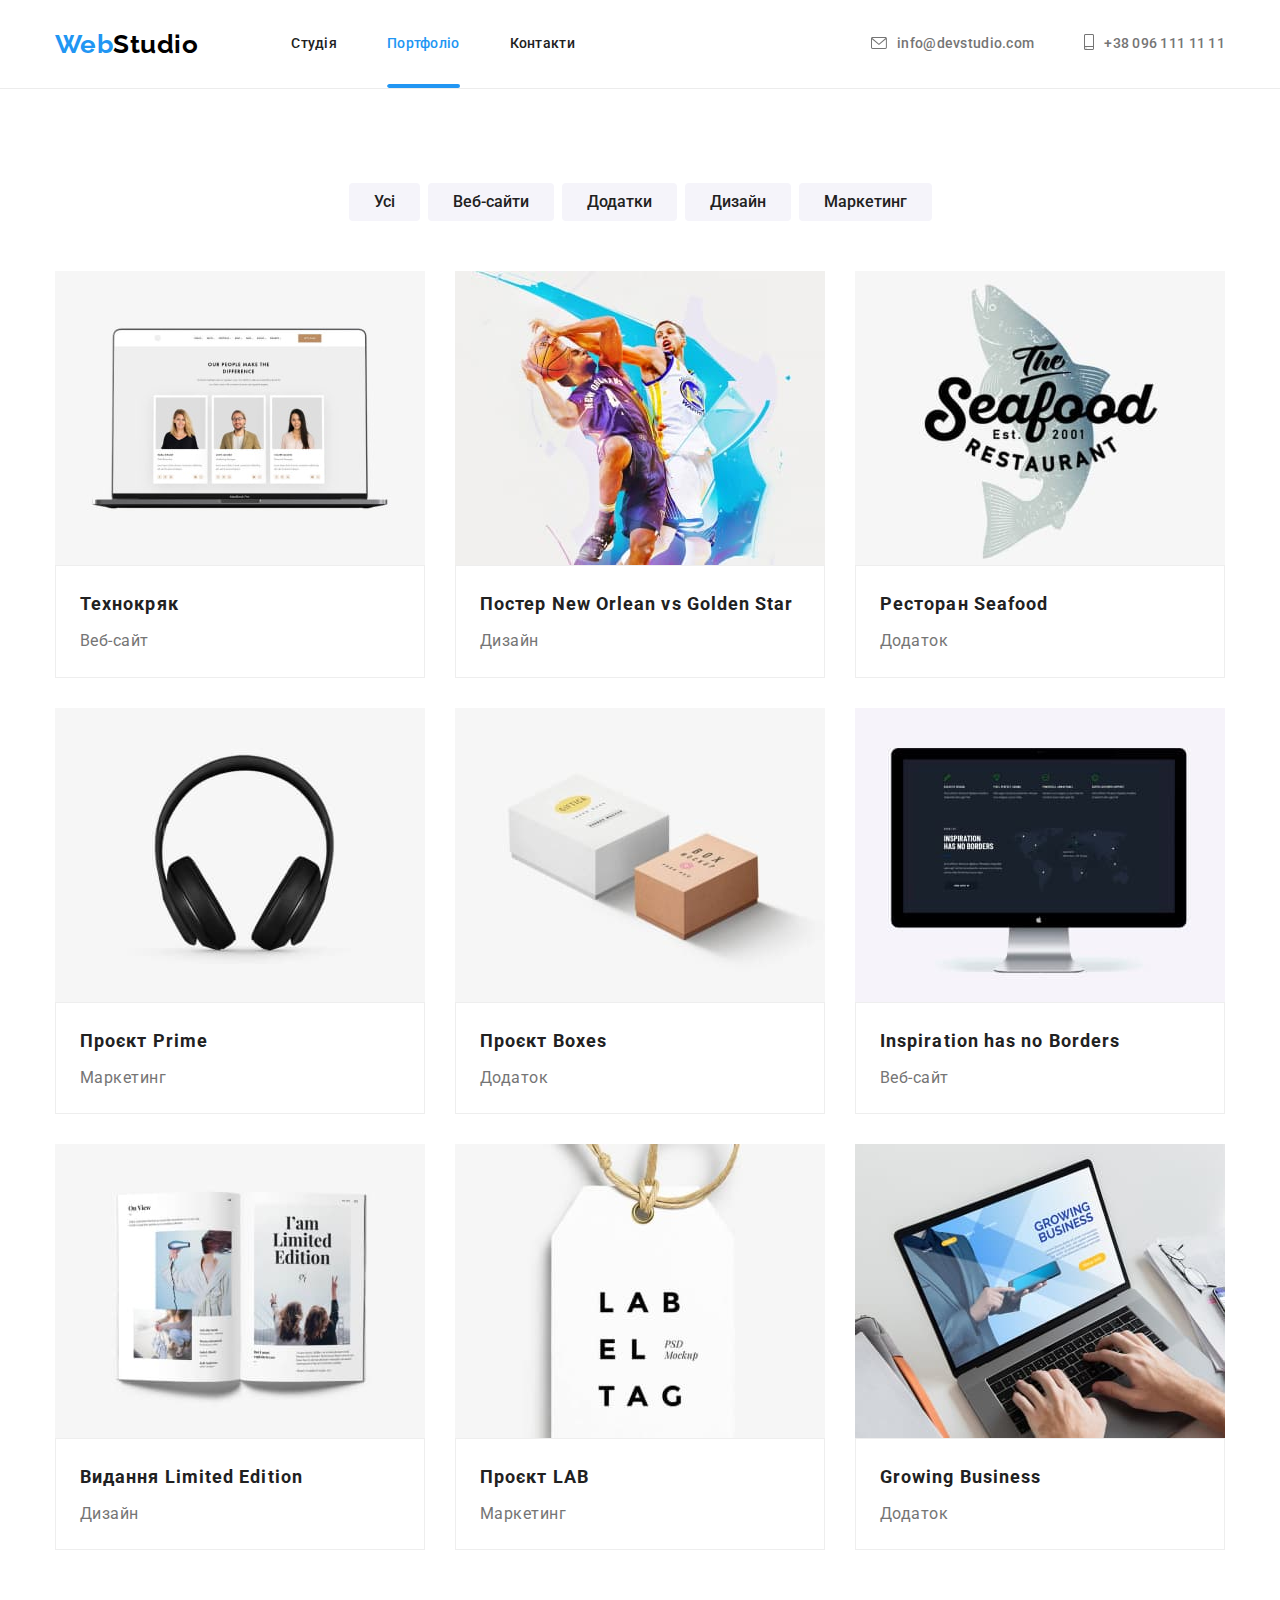
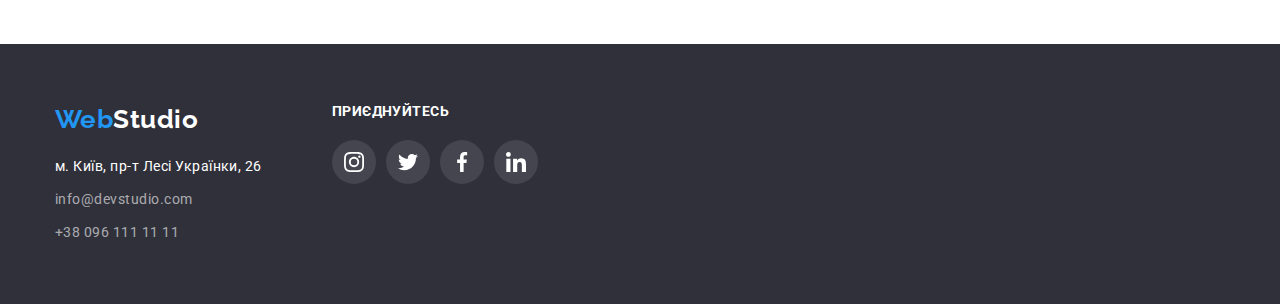
==== portfolio.html @ 358d7b2a "Додає файли goit-markup-hw-05" ====
<!DOCTYPE html>
<html lang="uk">
  <head>
    <meta charset="UTF-8" />
    <meta http-equiv="X-UA-Compatible" content="IE=edge" />
    <meta name="viewport" content="width=device-width, initial-scale=1.0" />
    <title>Портфоліо</title>

    <link
      href="https://fonts.googleapis.com/css2?family=Raleway:wght@700&family=Roboto:wght@400;500;700;900&display=swap"
      rel="stylesheet"
    />
    <link
      rel="stylesheet"
      href="https://cdnjs.cloudflare.com/ajax/libs/modern-normalize/1.1.0/modern-normalize.min.css"
    />
    <link rel="stylesheet" href="./css/styles.css" />
  </head>
  <body>
    <!-- header -->
    <header class="header">
      <div class="container top">
        <a class="logo" href="./index.html"><span class="logo-part">Web</span>Studio</a>
        <nav>
          <ul class="nav">
            <li class="li-item"><a class="nav-link" href="./index.html">Студія </a></li>
            <li class="li-item">
              <a class="nav-link current" href="./portfolio.html">Портфоліо</a>
            </li>
            <li class="li-item"><a class="nav-link" href="">Контакти</a></li>
          </ul>
        </nav>
        <div class="header-address">
          <a class="header-icon-box" href="mailto:info@devstudio.com">
            <svg class="header-icon" width="16" height="12">
              <use href="./images/icons.svg.svg#icon-envelope-hover"></use>
            </svg>
          </a>
          <a class="header-mail" href="mailto:info@devstudio.com"> info@devstudio.com</a>
          <a class="header-icon-box" href="tel:+380961111111">
            <svg class="header-icon" width="10" height="16">
              <use href="./images/icons.svg.svg#icon-smartphone"></use>
            </svg>
          </a>
          <a class="header-tel" href="tel:+380961111111">+38 096 111 11 11</a>
        </div>
      </div>
    </header>
    <!-- main -->
    <main>
      <section class="section portfolio">
        <h1 class="hidden">Портфоліо</h1>
        <!-- фільтр -->
        <div class="filter container">
          <ul class="list filter">
            <li class="li-filter"><button class="button-portfolio" type="button">Усі</button></li>
            <li class="li-filter">
              <button class="button-portfolio" type="button">Веб-сайти</button>
            </li>
            <li class="li-filter">
              <button class="button-portfolio" type="button">Додатки</button>
            </li>
            <li class="li-filter">
              <button class="button-portfolio" type="button">Дизайн</button>
            </li>
            <li class="li-filter">
              <button class="button-portfolio" type="button">Маркетинг</button>
            </li>
          </ul>
          <ul class="list list-portfolio">
            <li class="card-project">
              <a class="portfolio-link" href="">
                <div class="box-overlay">
                  <img
                    src="./images/img-p-1.jpg"
                    alt="Веб-сайт Технокряк"
                    width="370"
                    height="294"
                  />
                  <p class="hover-text">
                    Ресурс пропонує комплексні пропозиції з різним рівнем функціоналу та сервісів.
                    Все це дозволить відвідувачу отримати вичерпні відомості про компанію чи
                    приватну особу.
                  </p>
                </div>
                <div class="card-bottom">
                  <h2 class="project-title">Технокряк</h2>
                  <p class="project">Веб-сайт</p>
                </div>
              </a>
            </li>
            <li class="card-project">
              <a class="portfolio-link" href="">
                <div class="box-overlay">
                  <img
                    src="./images/img-p-2.jpg"
                    alt="Постер баскетбольної гри"
                    width="370"
                    height="294"
                  />
                  <p class="hover-text">
                    Ресурс пропонує комплексні пропозиції з різним рівнем функціоналу та сервісів.
                    Все це дозволить відвідувачу отримати вичерпні відомості про компанію чи
                    приватну особу.
                  </p>
                </div>
                <div class="card-bottom">
                  <h2 class="project-title">Постер New Orlean vs Golden Star</h2>
                  <p class="project">Дизайн</p>
                </div>
              </a>
            </li>
            <li class="card-project">
              <a class="portfolio-link" href="">
                <div class="box-overlay">
                  <img
                    src="./images/img-p-3.jpg"
                    alt="Логотип додатку ресторану"
                    width="370"
                    height="294"
                  />
                  <p class="hover-text">
                    Ресурс пропонує комплексні пропозиції з різним рівнем функціоналу та сервісів.
                    Все це дозволить відвідувачу отримати вичерпні відомості про компанію чи
                    приватну особу.
                  </p>
                </div>

                <div class="card-bottom">
                  <h2 class="project-title">Ресторан Seafood</h2>
                  <p class="project">Додаток</p>
                </div>
              </a>
            </li>
            <li class="card-project">
              <a class="portfolio-link" href="">
                <div class="box-overlay">
                  <img
                    src="./images/img-p-4.jpg"
                    alt="Маркетинг компанії з продажу навушників"
                    width="370"
                    height="294"
                  />
                  <p class="hover-text">
                    Ресурс пропонує комплексні пропозиції з різним рівнем функціоналу та сервісів.
                    Все це дозволить відвідувачу отримати вичерпні відомості про компанію чи
                    приватну особу.
                  </p>
                </div>

                <div class="card-bottom">
                  <h2 class="project-title">Проєкт Prime</h2>
                  <p class="project">Маркетинг</p>
                </div>
              </a>
            </li>
            <li class="card-project">
              <a class="portfolio-link" href="">
                <div class="box-overlay">
                  <img
                    src="./images/img-p-5.jpg"
                    alt="Проект додатку коробок"
                    width="370"
                    height="294"
                  />
                  <p class="hover-text">
                    Ресурс пропонує комплексні пропозиції з різним рівнем функціоналу та сервісів.
                    Все це дозволить відвідувачу отримати вичерпні відомості про компанію чи
                    приватну особу.
                  </p>
                </div>

                <div class="card-bottom">
                  <h2 class="project-title">Проєкт Boxes</h2>
                  <p class="project">Додаток</p>
                </div>
              </a>
            </li>
            <li class="card-project">
              <a class="portfolio-link" href="">
                <div class="box-overlay">
                  <img
                    src="./images/img-p-6.jpg"
                    alt="Веб-сайт з пошуку натхнення"
                    width="370"
                    height="294"
                  />
                  <p class="hover-text">
                    Ресурс пропонує комплексні пропозиції з різним рівнем функціоналу та сервісів.
                    Все це дозволить відвідувачу отримати вичерпні відомості про компанію чи
                    приватну особу.
                  </p>
                </div>

                <div class="card-bottom">
                  <h2 class="project-title">Inspiration has no Borders</h2>
                  <p class="project">Веб-сайт</p>
                </div>
              </a>
            </li>
            <li class="card-project">
              <a class="portfolio-link" href="">
                <div class="box-overlay">
                  <img src="./images/img-p-7.jpg" alt="Дизайн видання" width="370" height="294" />
                  <p class="hover-text">
                    Ресурс пропонує комплексні пропозиції з різним рівнем функціоналу та сервісів.
                    Все це дозволить відвідувачу отримати вичерпні відомості про компанію чи
                    приватну особу.
                  </p>
                </div>

                <div class="card-bottom">
                  <h2 class="project-title">Видання Limited Edition</h2>
                  <p class="project">Дизайн</p>
                </div>
              </a>
            </li>
            <li class="card-project">
              <a class="portfolio-link" href="">
                <div class="box-overlay">
                  <img
                    src="./images/img-p-8.jpg"
                    alt="Проект маркетингу"
                    width="370"
                    height="294"
                  />
                  <p class="hover-text">
                    Ресурс пропонує комплексні пропозиції з різним рівнем функціоналу та сервісів.
                    Все це дозволить відвідувачу отримати вичерпні відомості про компанію чи
                    приватну особу.
                  </p>
                </div>

                <div class="card-bottom">
                  <h2 class="project-title">Проєкт LAB</h2>
                  <p class="project">Маркетинг</p>
                </div>
              </a>
            </li>
            <li class="card-project">
              <a class="portfolio-link" href="">
                <div class="box-overlay">
                  <img
                    src="./images/img-p-9.jpg"
                    alt="Проект додатку зростаючий бізнес"
                    width="370"
                    height="294"
                  />
                  <p class="hover-text">
                    Ресурс пропонує комплексні пропозиції з різним рівнем функціоналу та сервісів.
                    Все це дозволить відвідувачу отримати вичерпні відомості про компанію чи
                    приватну особу.
                  </p>
                </div>

                <div class="card-bottom">
                  <h2 class="project-title">Growing Business</h2>
                  <p class="project">Додаток</p>
                </div>
              </a>
            </li>
          </ul>
        </div>
      </section>
    </main>
    <!-- footer -->
    <footer class="footer">
      <div class="container footer-container">
        <div class="address-container">
          <a class="footer-logo" href=""><span class="logo-part">Web</span>Studio</a>
          <address class="footer-address">
            <a class="footer-place" href="https://goo.gl/maps/ZFxjsb6pWnwrwmAYA"
              >м. Київ, пр-т Лесі Українки, 26</a
            >
            <a class="footer-mail" href="mailto:info@devstudio.com">info@devstudio.com</a>
            <a class="footer-tel" href="tel:+380961111111">+38 096 111 11 11</a>
          </address>
        </div>
        <div class="footer-soc">
          <p class="join-title">приєднуйтесь</p>
          <ul class="list footer-soc-list">
            <li class="soc-item">
              <a class="footer-icon-box" href="">
                <svg class="footer-icon" width="20" height="20">
                  <use href="./images/icons.svg.svg#icon-instagram-2"></use>
                </svg>
              </a>
            </li>
            <li class="soc-item">
              <a class="footer-icon-box" href="">
                <svg class="footer-icon" width="20" height="20">
                  <use href="./images/icons.svg.svg#icon-twitter-1"></use>
                </svg>
              </a>
            </li>
            <li class="soc-item">
              <a class="footer-icon-box" href="">
                <svg class="footer-icon" width="20" height="20">
                  <use href="./images/icons.svg.svg#icon-facebook-1"></use>
                </svg>
              </a>
            </li>
            <li class="soc-item">
              <a class="footer-icon-box" href="">
                <svg class="footer-icon" width="20" height="20">
                  <use href="./images/icons.svg.svg#icon-linkedin-1"></use>
                </svg>
              </a>
            </li>
          </ul>
        </div>
      </div>
    </footer>
  </body>
</html>
---- css/styles.css ----
:root {
  --primary-text-color: #757575;
  --title-text-color: #212121;
  --accent-color-blue: #2196f3;
  --accent-color-white: #ffffff;
  --backgroud-color: #ffffff;
  --icon-fill: #afb1b8;
  --timing-function: cubic-bezier(0.4, 0, 0.2, 1);
}

/*! Глобальні стилі */

body {
  font-family: 'Roboto', sans-serif;
  letter-spacing: 0.03em;
  color: var(--primary-text-color);
  background-color: var(--backgroud-color);
}

h1,
h2,
h3,
h4,
h5,
h6,
ul,
p {
  margin: 0;
  padding: 0;
}
img {
  display: block;
}
p {
  font-size: 14px;
  line-height: 1.71;
}

.container {
  width: 1200px;
  margin: 0 auto;
  padding-left: 15px;
  padding-right: 15px;
}
.section {
  padding-top: 94px;
  padding-bottom: 94px;
}
.list {
  margin: 0;
  padding: 0;
  list-style-type: none;
}
.hidden {
  position: absolute;
  width: 1px;
  height: 1px;
  margin: -1px;
  border: 0;
  padding: 0;
  white-space: nowrap;
  clip-path: inset(100%);
  clip: rect(0 0 0 0);
  overflow: hidden;
}

/*! header */

.container.top {
  display: flex;
  align-items: center;
  border-bottom: 1px #ececec;
}
.header {
  border-bottom: 1px solid #ececec;
}

.logo {
  margin-right: 93px;
  font-family: 'Raleway', sans-serif;
  font-weight: 700;
  font-size: 26px;
  line-height: 1.19;
  color: #000000;
  text-decoration: none;
}
.logo-part {
  color: var(--accent-color-blue);
}

.nav {
  display: flex;
  list-style-type: none;
}

.li-item:not(:last-child) {
  margin-right: 50px;
}

.nav-link {
  position: relative;
  display: block;
  padding: 32px 0;
  font-weight: 500;
  font-size: 14px;
  line-height: 1.14;
  letter-spacing: 0.02em;
  color: var(--title-text-color);
  text-decoration: none;
}

.nav-link.current::after {
  position: absolute;
  bottom: -4px;
  left: 0;
  content: '';
  height: 4px;
  width: 100%;
  border-radius: 2px;
  background-image: url(../images/line-current.svg);
}
.current {
  color: var(--accent-color-blue);
}
.nav-link:hover,
.nav-link:focus {
  color: var(--accent-color-blue);
  transition: color 250ms var(--timing-function);
}
.header-icon-box {
  color: var(--primary-text-color);
  padding: 34px 0;
  margin-right: 10px;
}
.header-icon {
  fill: currentColor;
}
.header-icon-box:hover,
.header-icon-box:focus {
  color: var(--accent-color-blue);
  transition: color 250ms var(--timing-function);
}
.header-address {
  display: flex;
  align-items: center;
  margin-left: auto;
}
.header-mail {
  margin-right: 50px;
}
.header-mail,
.header-tel {
  padding: 32px 0;
  font-weight: 500;
  font-size: 14px;
  line-height: 1.14;
  letter-spacing: 0.02em;
  color: var(--primary-text-color);
  text-decoration: none;
}
.header-mail:hover,
.header-mail:focus,
.header-tel:hover,
.header-tel:focus {
  color: var(--accent-color-blue);
  transition: color 250ms var(--timing-function);
}

/*! main */

/* герой */
.section.hero {
  padding: 200px 0;
  max-width: 1600px;
  background-color: #c4c4c4;
  background-image: linear-gradient(to bottom, rgba(47, 48, 58, 0.4), rgba(47, 48, 58, 0.4)),
    url(../images/hero.jpg);
  background-repeat: no-repeat;
}
.hero {
  margin: 0 auto;
}
.hero-title {
  width: 696px;
  margin: 0 auto;
  margin-bottom: 30px;
  font-weight: 900;
  font-size: 44px;
  line-height: 1.36;
  text-align: center;
  letter-spacing: 0.06em;
  text-transform: uppercase;
  color: var(--accent-color-white);
}
.container.hero .button {
  margin: 0 auto;
}
.button {
  display: block;
  min-width: 216px;
  min-height: 50px;
  padding: 10px 32px;
  font-family: 'Roboto', sans-serif;
  font-weight: 700;
  font-size: 16px;
  line-height: 1.88;
  text-align: center;
  letter-spacing: 0.06em;
  color: var(--accent-color-white);
  background-color: var(--accent-color-blue);
  box-shadow: 0px 4px 4px rgba(0, 0, 0, 0.15);
  border-radius: 4px;
  border: none;
  cursor: pointer;
}

.button:hover,
.button:focus {
  background-color: #188ce8;
  transition: background-color 250ms var(--timing-function);
}

/* modal */

.backdrop {
  position: fixed;
  top: 0;
  left: 0;
  z-index: 2;
  width: 100%;
  height: 100%;
  background-color: rgba(0, 0, 0, 0.2);
}
.backdrop.is-hidden {
  opacity: 0;
  pointer-events: none;
  transition: opacity 250ms var(--timing-function);
}
.backdrop.is-hidden .modal {
  transform: translate(-50%, -50%) scale(0.5);
  transition: transform 250ms var(--timing-function);
}
.modal {
  position: absolute;
  top: 50%;
  left: 50%;

  width: 528px;
  height: 581px;
  background-color: var(--backgroud-color);

  opacity: 1;
  transform: translate(-50%, -50%) scale(1);
  transition: transform 250ms var(--timing-function), opacity 250ms var(--timing-function);
}

.close-modal {
  position: absolute;
  top: 8px;
  right: 8px;
  width: 30px;
  height: 30px;
  border: 1px solid rgba(0, 0, 0, 0.1);
  border-radius: 50%;
  cursor: pointer;
  background-color: var(--backgroud-color);
}

.icon-modal {
  position: absolute;
  top: 50%;
  left: 50%;
  transform: translate(-50%, -50%);
}
/* особливості */
.features {
  padding-bottom: 0;
}
.features-icon-box {
  width: 270px;
  height: 120px;
  padding: 25px 0;
  text-align: center;
  margin-bottom: 30px;
  background: #f5f4fa;
  border-radius: 4px;
}

.list-title {
  margin-bottom: 10px;
  font-size: 14px;
  line-height: 1.14;
  color: var(--title-text-color);
  text-transform: uppercase;
}
.list.cards {
  display: flex;
}
.list.cards .card:not(:last-child) {
  margin-right: 30px;
}
/* чим ми займаємось */
.list.occupation {
  display: flex;
  justify-content: space-between;
}

.section-title {
  margin-bottom: 50px;
  font-weight: 700;
  font-size: 36px;
  line-height: 1.17;
  color: var(--title-text-color);
  text-align: center;
}
.occupation-item {
  position: relative;
}
.occupation-title {
  position: absolute;
  bottom: 0;
  width: 100%;
  font-weight: 700;
  font-size: 14px;
  line-height: 1.14;
  text-align: center;
  letter-spacing: 0.03em;
  text-transform: uppercase;
  color: var(--accent-color-white);
  background-color: rgba(47, 48, 58, 0.8);
  padding: 27px 0;
}
/* наша команда */
.our-team {
  background-color: #f5f4fa;
}
.list.team {
  display: flex;
  flex-wrap: wrap;
  justify-content: space-between;
}
.card-team {
  background: var(--backgroud-color);
  box-shadow: 0px 1px 3px rgba(0, 0, 0, 0.12), 0px 1px 1px rgba(0, 0, 0, 0.14),
    0px 2px 1px rgba(0, 0, 0, 0.2);
  border-radius: 0px 0px 4px 4px;
}
.team-title {
  margin-top: 30px;
  margin-bottom: 10px;
  font-weight: 500;
  font-size: 16px;
  line-height: 1.19;
  color: var(--title-text-color);
  text-align: center;
}
.work-title {
  margin-bottom: 16px;
  font-size: 16px;
  line-height: 1.19;
  color: var(--primary-text-color);
  text-align: center;
}
.soc-list {
  display: flex;
  padding: 0 32px 30px 32px;
}

.soc-item:not(:last-child) {
  margin-right: 10px;
}

.team-icon-box {
  display: block;
  color: var(--icon-fill);
  width: 44px;
  height: 44px;
  padding: 12px 0;
  text-align: center;
}
.team-icon-box:focus,
.team-icon-box:hover {
  background-color: var(--accent-color-blue);
  color: var(--accent-color-white);
  border-radius: 50%;
  transition: background-color 250ms var(--timing-function),
    color 250ms cubic-bezier(0.4, 0, 0.2, 1);
}
.team-icon {
  fill: currentColor;
}
/* Постійні клієнти */
.clients {
  background-color: var(--backgroud-color);
}
.clients-item:not(:last-child) {
  margin-right: 30px;
}
.clients-list {
  display: flex;
}
.clients-link {
  display: block;
  text-align: center;
  width: 170px;
  height: 92px;
  padding: 16px 0;
  color: var(--icon-fill);
  border: 1px solid var(--icon-fill);
  border-radius: 4px;
}
.clients-link:hover,
.clients-link:focus {
  color: var(--accent-color-blue);
  border: 1px solid var(--accent-color-blue);
  transition: color 250ms var(--timing-function);
}
.clients-icon {
  fill: currentColor;
}
/*! footer */
.footer-container {
  display: flex;
}
.footer {
  background-color: #2f303a;
  padding-top: 60px;
  padding-bottom: 60px;
}
.address-container {
  margin-right: 70px;
}
.footer-logo {
  font-family: 'Raleway', sans-serif;
  font-weight: 700;
  font-size: 26px;
  line-height: 1.19;
  color: var(--accent-color-white);
  text-decoration: none;
}
.footer-address {
  margin-top: 20px;
  font-size: 14px;
  font-style: normal;
  line-height: 1.71;
  color: var(--accent-color-white);
}

.footer-place {
  display: block;
  margin-bottom: 9px;
  font-size: 14px;
  line-height: 1.71;
  color: var(--accent-color-white);
  text-decoration: none;
}
.footer-mail {
  display: block;
  margin-bottom: 9px;
}
.footer-tel {
  display: block;
}
.footer-mail,
.footer-tel {
  font-size: 14px;
  line-height: 1.71;
  color: rgba(255, 255, 255, 0.6);
  text-decoration: none;
}
.join-title {
  margin-bottom: 20px;
  font-weight: 700;
  font-size: 14px;
  line-height: 1.14;
  letter-spacing: 0.03em;
  text-transform: uppercase;
  color: var(--accent-color-white);
}
.footer-soc-list {
  display: flex;
}
.footer-icon-box {
  display: block;
  width: 44px;
  height: 44px;
  padding: 12px 0;
  text-align: center;
  border-radius: 50%;
  color: var(--accent-color-white);
  background: rgba(255, 255, 255, 0.1);
}
.footer-icon-box:focus,
.footer-icon-box:hover {
  background-color: var(--accent-color-blue);
  transition: background-color 250ms var(--timing-function);
}
.footer-icon {
  fill: currentColor;
}
/*! PORTFOLIO */

/* фільтр */

.list.filter {
  margin-bottom: 50px;
  display: flex;
  justify-content: center;
}
.li-filter:not(:last-child) {
  margin-right: 8px;
}
.button-portfolio {
  padding: 6px 25px;
  font-family: 'Roboto', sans-serif;
  font-weight: 500;
  font-size: 16px;
  line-height: 1.63;
  color: var(--title-text-color);
  text-align: center;

  background-color: #f5f4fa;
  border-radius: 4px;
  border: none;
  cursor: pointer;
}
.button-portfolio:hover,
.button-portfolio:focus {
  color: var(--accent-color-white);
  background: var(--accent-color-blue);
  box-shadow: 0px 3px 1px rgba(0, 0, 0, 0.1), 0px 1px 2px rgba(0, 0, 0, 0.08),
    0px 2px 2px rgba(0, 0, 0, 0.12);
  border-radius: 4px;
  border: none;
  transition: color 250ms var(--timing-function), background-color 250ms var(--timing-function),
    box-shadow 250ms var(--timing-function);
}
/* приклади робіт */

.list.list-portfolio {
  display: flex;
  flex-wrap: wrap;
  justify-content: center;
  margin-left: -30px;
  margin-top: -30px;
}
.card-project {
  margin-left: 30px;
  margin-top: 30px;
}
.card-project:hover,
.card-projecr:focus {
  box-shadow: 0px 1px 1px rgba(0, 0, 0, 0.12), 0px 4px 4px rgba(0, 0, 0, 0.06),
    1px 4px 6px rgba(0, 0, 0, 0.16);
  transition: box-shadow 250ms var(--timing-function);
}

.box-overlay {
  position: relative;
  overflow: hidden;
}
.hover-text {
  position: absolute;
  top: 0;
  left: 0;
  opacity: 0;
  width: 100%;
  height: 100%;
  font-size: 18px;
  line-height: 1.56;
  letter-spacing: 0.03em;
  color: var(--accent-color-white);
  background-color: rgba(33, 150, 243, 0.9);
  padding: 63px 24px;
  transform: translateY(100%);
  transition: transform 250ms var(--timing-function), opacity 250ms var(--timing-function);
}
.portfolio-link:hover .hover-text {
  transform: translateY(0%);
  opacity: 1;
}
.card-bottom {
  padding: 20px 24px;
  border: 1px solid #eeeeee;
}
.project-title {
  margin-bottom: 4px;
  font-weight: 700;
  font-size: 18px;
  line-height: 2;
  letter-spacing: 0.06em;
  color: var(--title-text-color);
}
.project {
  font-size: 16px;
  line-height: 1.88;
}
.portfolio-link {
  color: var(--primary-text-color);
  text-decoration: none;
}
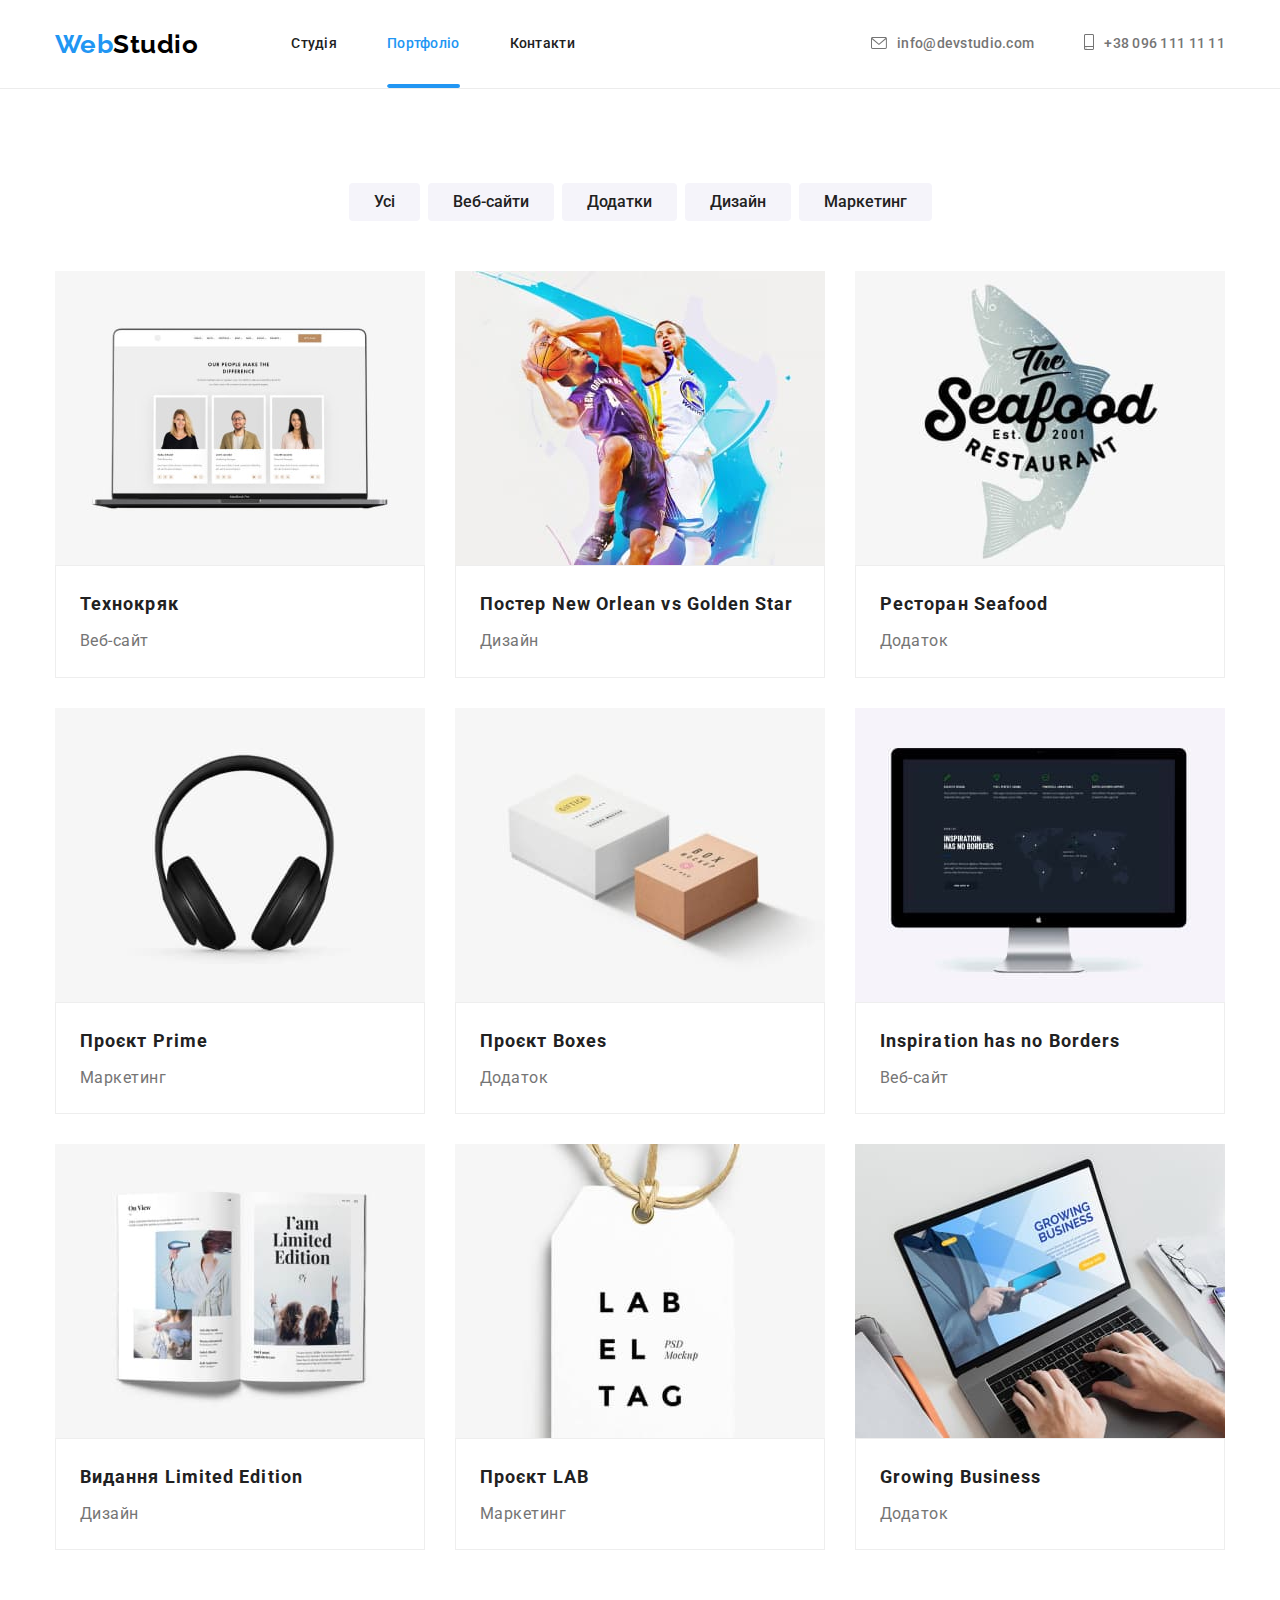
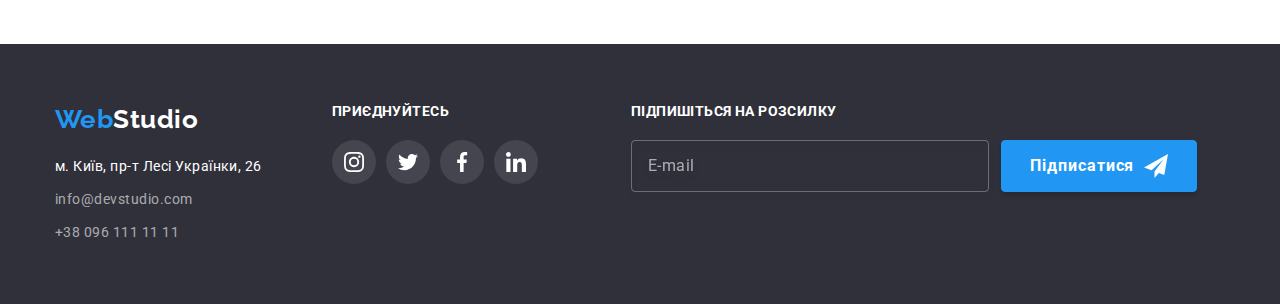
==== commit 04abe8fe: "Створює і стилізує форму модального вікна та форму підписки у футері" ====
--- a/portfolio.html
+++ b/portfolio.html
@@ -309,6 +309,19 @@
             </li>
           </ul>
         </div>
+        <form name="subscribe" autocomplete="on" novalidate>
+          <p class="subscribe-title">Підпишіться на розсилку</p>
+          <div class="subscribe-wrap">
+            <label class="hidden" for="user_email"> Email</label>
+            <input type="email" name="email" placeholder="E-mail" id="user_email" />
+            <button class="subscribe-btn" type="submit">
+              Підписатися
+              <svg class="icon-subscribe" width="24" height="24">
+                <use href="./images/icons.svg.svg#icon-subscribe"></use>
+              </svg>
+            </button>
+          </div>
+        </form>
       </div>
     </footer>
   </body>
--- a/css/styles.css
+++ b/css/styles.css
@@ -246,14 +246,12 @@
   left: 50%;
 
   width: 528px;
-  height: 581px;
   background-color: var(--backgroud-color);
 
   opacity: 1;
   transform: translate(-50%, -50%) scale(1);
   transition: transform 250ms var(--timing-function), opacity 250ms var(--timing-function);
 }
-
 .close-modal {
   position: absolute;
   top: 8px;
@@ -264,13 +262,183 @@
   border-radius: 50%;
   cursor: pointer;
   background-color: var(--backgroud-color);
-}
-
+  color: #000000;
+}
+.close-modal:focus,
+.close-modal:hover {
+  color: var(--accent-color-blue);
+  transition: color 250ms var(--timing-function);
+}
 .icon-modal {
   position: absolute;
   top: 50%;
   left: 50%;
   transform: translate(-50%, -50%);
+  fill: currentColor;
+}
+
+.modal-form {
+  display: flex;
+  flex-direction: column;
+  padding: 40px 40px;
+}
+.modal-form label {
+  display: block;
+  font-weight: 400;
+  font-size: 12px;
+  line-height: 1.17;
+  letter-spacing: 0.01em;
+  color: var(--primary-text-color);
+  margin-bottom: 4px;
+}
+.form-title {
+  font-weight: 700;
+  font-size: 20px;
+  line-height: 1.15;
+  text-align: center;
+  letter-spacing: 0.03em;
+  color: var(--title-text-color);
+  padding-top: 2px;
+  margin-bottom: 12px;
+}
+.modal-form .form-field {
+  margin-bottom: 10px;
+}
+.modal-form .form-field:last-child {
+  margin-bottom: 20px;
+}
+.form-field label {
+  font-weight: 400;
+  font-size: 12px;
+  line-height: 1.17;
+  letter-spacing: 0.01em;
+  color: var(--primary-text-color);
+}
+.form-field input {
+  width: 100%;
+  height: 40px;
+  padding: 11px 42px;
+  border-radius: 4px;
+  border: 1px solid rgba(33, 33, 33, 0.2);
+}
+.form-field:focus-within input {
+  outline: 1px solid var(--accent-color-blue);
+  border-radius: 4px;
+  border: none;
+  transition: outline 250ms var(--timing-function);
+}
+.form-field {
+  position: relative;
+}
+.icon-modal-field {
+  position: absolute;
+  bottom: 0;
+  left: 0;
+  margin-left: 12px;
+  margin-top: 11px;
+  margin-bottom: 11px;
+}
+.form-field:focus-within .icon-modal-field {
+  fill: var(--accent-color-blue);
+  transition: fill 250ms var(--timing-function);
+}
+.form-field.textarea {
+  margin-bottom: 20px;
+}
+.form-field textarea {
+  width: 100%;
+  height: 120px;
+  resize: none;
+  border: 1px solid rgba(33, 33, 33, 0.2);
+  border-radius: 4px;
+  padding: 12px 16px;
+}
+.form-field:focus-within textarea {
+  outline: 1px solid var(--accent-color-blue);
+  border-radius: 4px;
+  border: none;
+  transition: outline 250ms var(--timing-function);
+}
+.form-field textarea::placeholder {
+  font-weight: 400;
+  font-size: 12px;
+  line-height: 1.17;
+  letter-spacing: 0.01em;
+  color: rgba(117, 117, 117, 0.5);
+}
+
+.icon-modal-check {
+  fill: currentColor;
+}
+
+.checkbox-wrap {
+  position: relative;
+  display: flex;
+  align-items: center;
+  padding: 0 12px 0 11px;
+  margin: 0 auto;
+  margin-bottom: 30px;
+}
+
+.checkbox:checked + .icon-check-box {
+  background-color: var(--accent-color-blue);
+  border: 2px solid var(--accent-color-blue);
+  transition: background-color 250ms var(--timing-function);
+}
+
+.icon-check-box {
+  position: absolute;
+  left: -10px;
+  top: 3px;
+  display: flex;
+  align-items: center;
+  width: 16px;
+  height: 15px;
+  border-radius: 2px;
+  border: 2px solid #000000;
+  color: var(--accent-color-white);
+  background-color: var(--accent-color-white);
+}
+.terms-contract {
+  font-weight: 400;
+  font-size: 14px;
+  line-height: 1.71;
+  letter-spacing: 0.03em;
+  color: var(--accent-color-blue);
+}
+
+.checkbox-wrap .checkbox-label {
+  font-weight: 400;
+  font-size: 14px;
+  line-height: 1.71;
+  letter-spacing: 0.03em;
+  color: var(--primary-text-color);
+  margin-bottom: 0;
+}
+.modal-submit {
+  width: 200px;
+  font-family: inherit;
+  font-style: normal;
+  font-weight: 700;
+  font-size: 16px;
+  line-height: 1.88;
+  display: flex;
+  align-items: center;
+  text-align: center;
+  letter-spacing: 0.06em;
+  color: var(--accent-color-white);
+  background-color: var(--accent-color-blue);
+  box-shadow: 0px 4px 4px rgba(0, 0, 0, 0.15);
+  border-radius: 4px;
+  border: none;
+  margin: 0 auto;
+  padding: 10px 52px;
+  cursor: pointer;
+}
+.modal-submit:hover,
+.modal-submit:focus {
+  background-color: #188ce8;
+  transition: background-color 250ms var(--timing-function);
 }
 /* особливості */
 .features {
@@ -383,8 +551,7 @@
   background-color: var(--accent-color-blue);
   color: var(--accent-color-white);
   border-radius: 50%;
-  transition: background-color 250ms var(--timing-function),
-    color 250ms cubic-bezier(0.4, 0, 0.2, 1);
+  transition: background-color 250ms var(--timing-function), color 250ms var(--timing-function);
 }
 .team-icon {
   fill: currentColor;
@@ -413,7 +580,7 @@
 .clients-link:focus {
   color: var(--accent-color-blue);
   border: 1px solid var(--accent-color-blue);
-  transition: color 250ms var(--timing-function);
+  transition: color 250ms var(--timing-function), border 250ms var(--timing-function);
 }
 .clients-icon {
   fill: currentColor;
@@ -477,6 +644,9 @@
   text-transform: uppercase;
   color: var(--accent-color-white);
 }
+.footer-soc {
+  margin-right: 93px;
+}
 .footer-soc-list {
   display: flex;
 }
@@ -497,6 +667,68 @@
 }
 .footer-icon {
   fill: currentColor;
+}
+
+.subscribe {
+}
+.subscribe-title {
+  margin-bottom: 20px;
+  font-weight: 700;
+  font-size: 14px;
+  line-height: 1.14;
+  letter-spacing: 0.03em;
+  text-transform: uppercase;
+  color: var(--accent-color-white);
+}
+.subscribe-wrap {
+  display: flex;
+}
+.subscribe-btn {
+  display: flex;
+  gap: 10px;
+  font-family: inherit;
+  font-style: normal;
+  font-weight: 700;
+  font-size: 16px;
+  line-height: 1.88;
+  align-items: center;
+  text-align: center;
+  letter-spacing: 0.06em;
+  color: var(--accent-color-white);
+  background-color: var(--accent-color-blue);
+  box-shadow: 0px 4px 4px rgba(0, 0, 0, 0.15);
+  border-radius: 4px;
+  border: 1px solid var(--accent-color-blue);
+  padding: 10px 28px;
+  cursor: pointer;
+}
+.subscribe-btn:hover,
+.subscribe-btn:focus {
+  background-color: #188ce8;
+  transition: background-color 250ms var(--timing-function);
+}
+.subscribe-wrap input {
+  width: 358px;
+  padding: 15px 16px;
+  margin-right: 12px;
+  border: 1px solid rgba(255, 255, 255, 0.3);
+  filter: drop-shadow(0px 4px 4px rgba(0, 0, 0, 0.15));
+  border-radius: 4px;
+  background-color: transparent;
+  color: rgba(255, 255, 255, 0.6);
+}
+.subscribe-wrap input::placeholder {
+  font-family: inherit;
+  font-style: normal;
+  font-weight: 400;
+  font-size: 16px;
+  line-height: 1.25;
+  letter-spacing: 0.03em;
+  color: rgba(255, 255, 255, 0.6);
+}
+.subscribe-wrap:focus-within input {
+  outline: 1px solid #2196f3;
+  transition: outline 250ms var(--timing-function);
 }
 /*! PORTFOLIO */
 
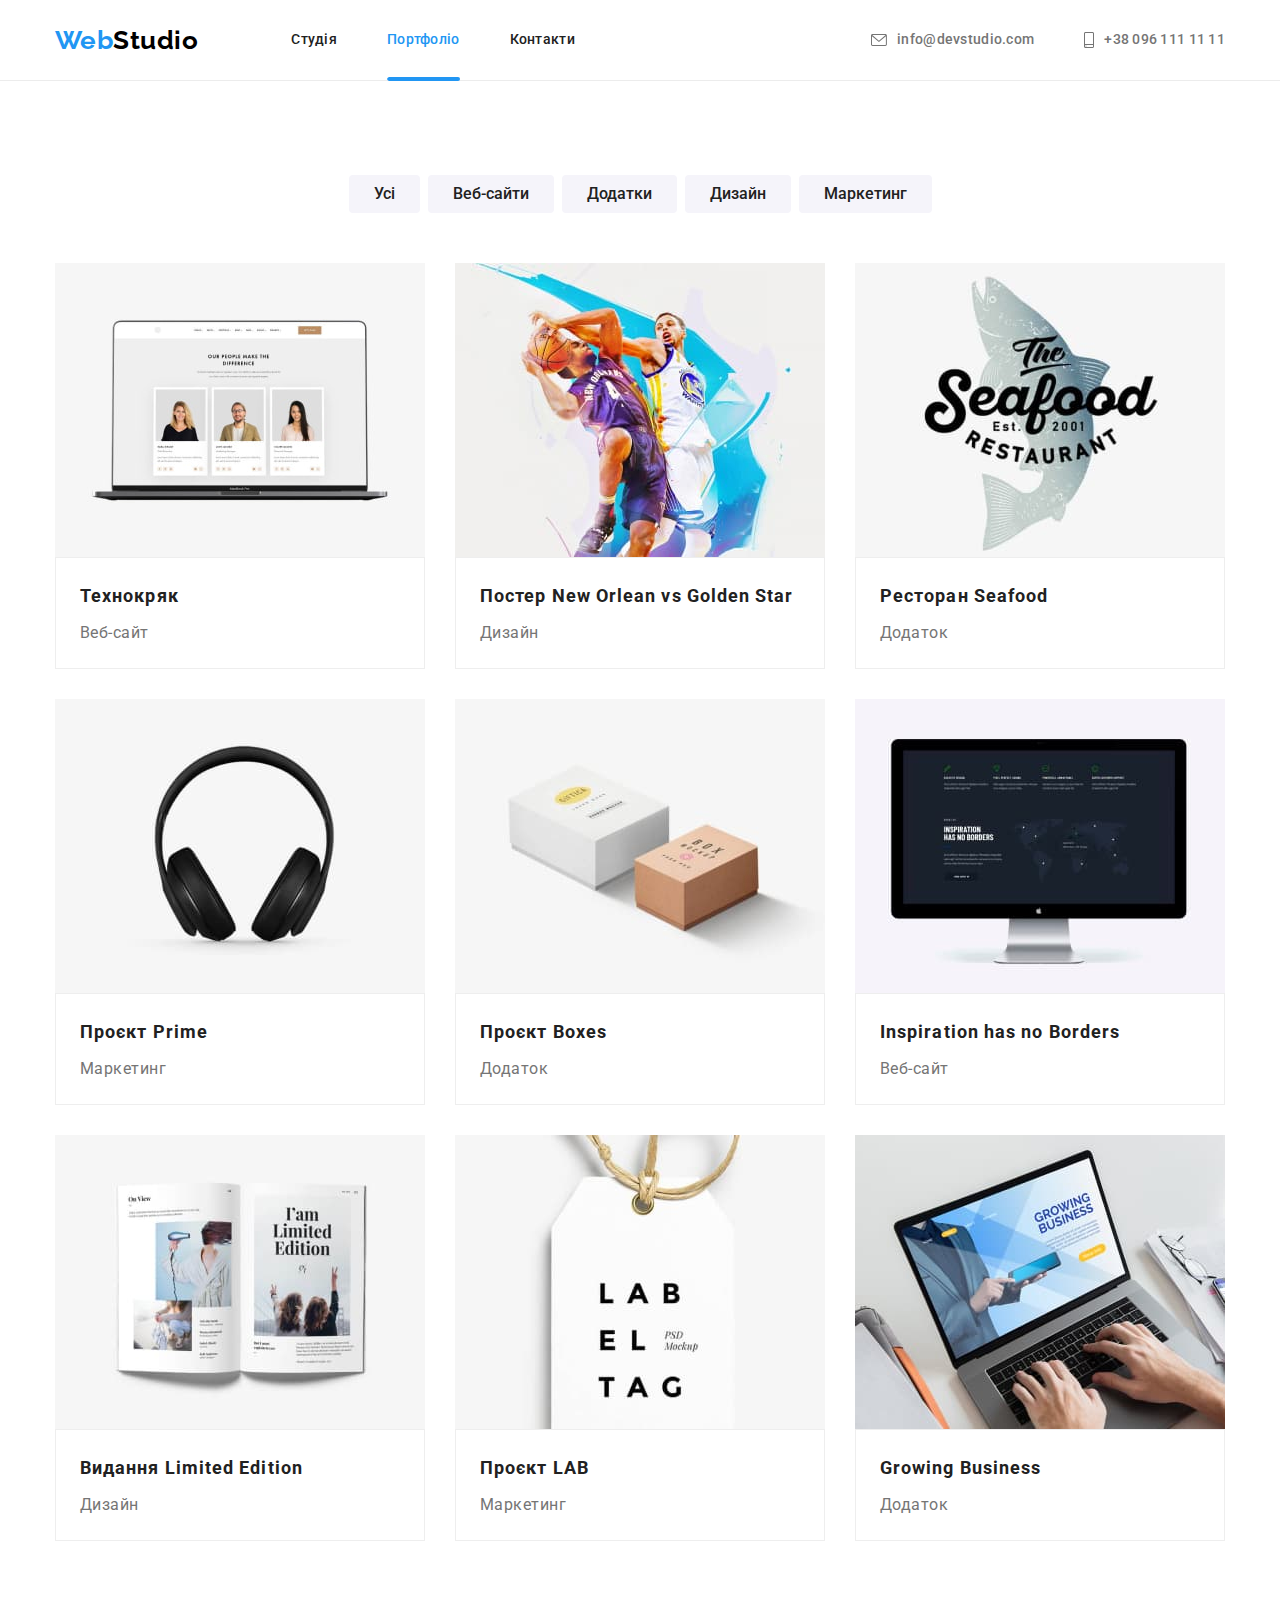
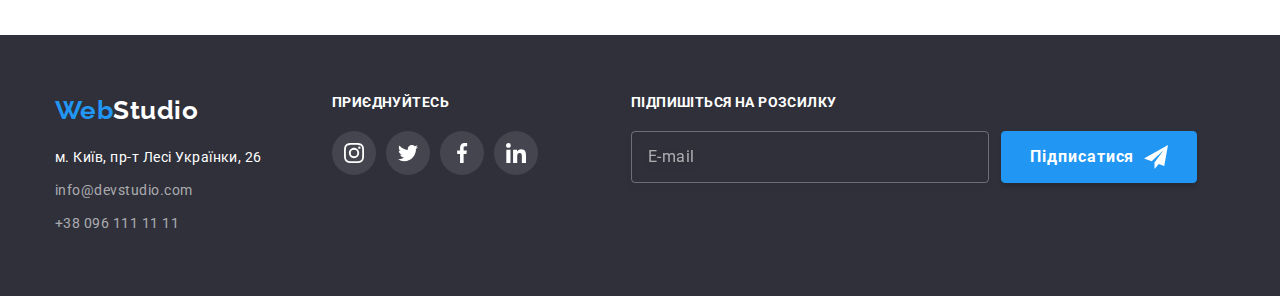
==== commit 7bca3ddd: "Центрує іконки за допомогою flex, робить іконку в header одним посиланням" ====
--- a/portfolio.html
+++ b/portfolio.html
@@ -31,18 +31,18 @@
           </ul>
         </nav>
         <div class="header-address">
-          <a class="header-icon-box" href="mailto:info@devstudio.com">
-            <svg class="header-icon" width="16" height="12">
+          <a class="header-mail" href="mailto:info@devstudio.com"
+            ><svg class="header-icon" width="16" height="12">
               <use href="./images/icons.svg.svg#icon-envelope-hover"></use>
             </svg>
-          </a>
-          <a class="header-mail" href="mailto:info@devstudio.com"> info@devstudio.com</a>
-          <a class="header-icon-box" href="tel:+380961111111">
+            info@devstudio.com</a
+          >
+
+          <a class="header-tel" href="tel:+380961111111">
             <svg class="header-icon" width="10" height="16">
-              <use href="./images/icons.svg.svg#icon-smartphone"></use>
-            </svg>
-          </a>
-          <a class="header-tel" href="tel:+380961111111">+38 096 111 11 11</a>
+              <use href="./images/icons.svg.svg#icon-smartphone"></use></svg
+            >+38 096 111 11 11</a
+          >
         </div>
       </div>
     </header>
--- a/css/styles.css
+++ b/css/styles.css
@@ -111,7 +111,7 @@
 
 .nav-link.current::after {
   position: absolute;
-  bottom: -4px;
+  bottom: -1px;
   left: 0;
   content: '';
   height: 4px;
@@ -127,19 +127,12 @@
   color: var(--accent-color-blue);
   transition: color 250ms var(--timing-function);
 }
-.header-icon-box {
-  color: var(--primary-text-color);
-  padding: 34px 0;
-  margin-right: 10px;
-}
+
 .header-icon {
   fill: currentColor;
-}
-.header-icon-box:hover,
-.header-icon-box:focus {
-  color: var(--accent-color-blue);
-  transition: color 250ms var(--timing-function);
-}
+  margin-right: 10px;
+}
+
 .header-address {
   display: flex;
   align-items: center;
@@ -150,6 +143,8 @@
 }
 .header-mail,
 .header-tel {
+  display: flex;
+  align-items: center;
   padding: 32px 0;
   font-weight: 500;
   font-size: 14px;
@@ -237,7 +232,7 @@
   transition: opacity 250ms var(--timing-function);
 }
 .backdrop.is-hidden .modal {
-  transform: translate(-50%, -50%) scale(0.5);
+  transform: translate(-50%, -50%) scale(0.8);
   transition: transform 250ms var(--timing-function);
 }
 .modal {
@@ -445,9 +440,11 @@
   padding-bottom: 0;
 }
 .features-icon-box {
+  display: flex;
+  align-items: center;
+  justify-content: center;
   width: 270px;
   height: 120px;
-  padding: 25px 0;
   text-align: center;
   margin-bottom: 30px;
   background: #f5f4fa;
@@ -567,11 +564,12 @@
   display: flex;
 }
 .clients-link {
-  display: block;
+  display: flex;
+  align-items: center;
+  justify-content: center;
   text-align: center;
   width: 170px;
   height: 92px;
-  padding: 16px 0;
   color: var(--icon-fill);
   border: 1px solid var(--icon-fill);
   border-radius: 4px;
@@ -811,6 +809,10 @@
   transform: translateY(0%);
   opacity: 1;
 }
+.portfolio-link:focus .hover-text {
+  transform: translateY(0%);
+  opacity: 1;
+}
 .card-bottom {
   padding: 20px 24px;
   border: 1px solid #eeeeee;
